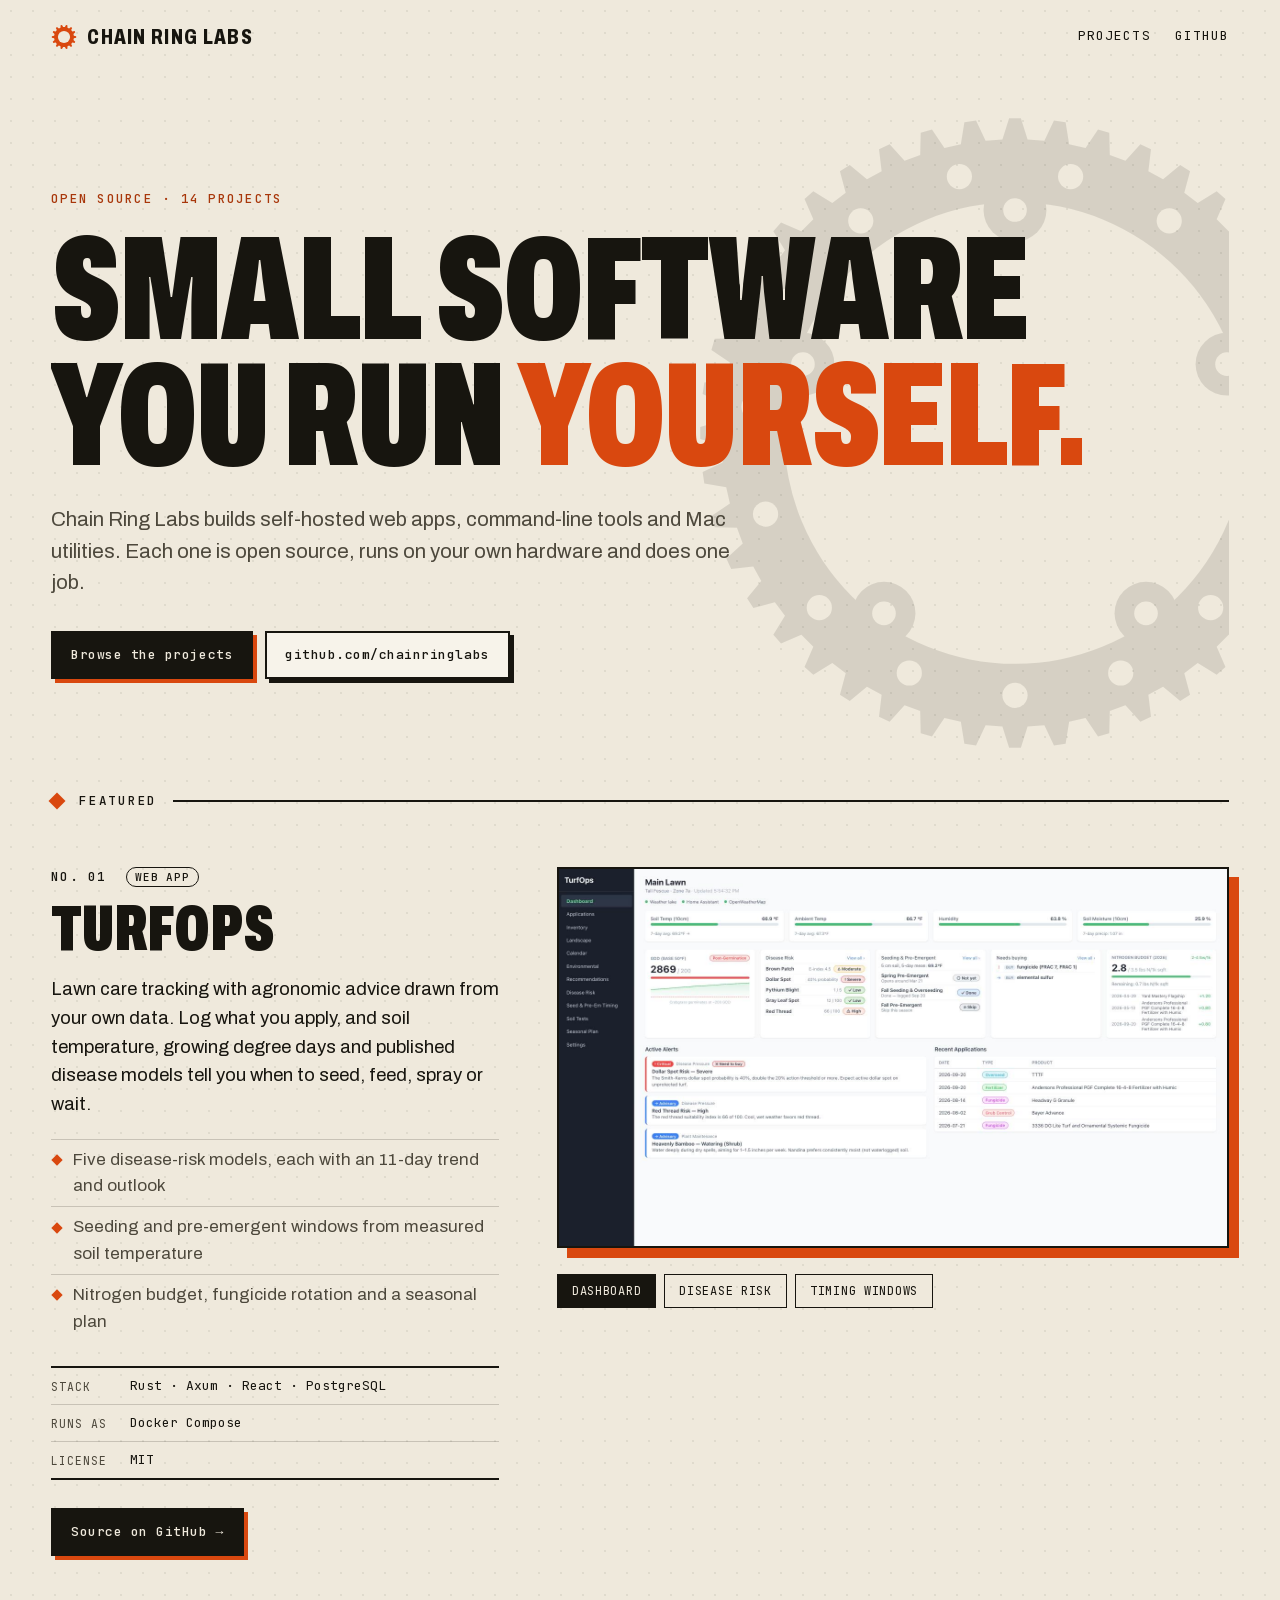
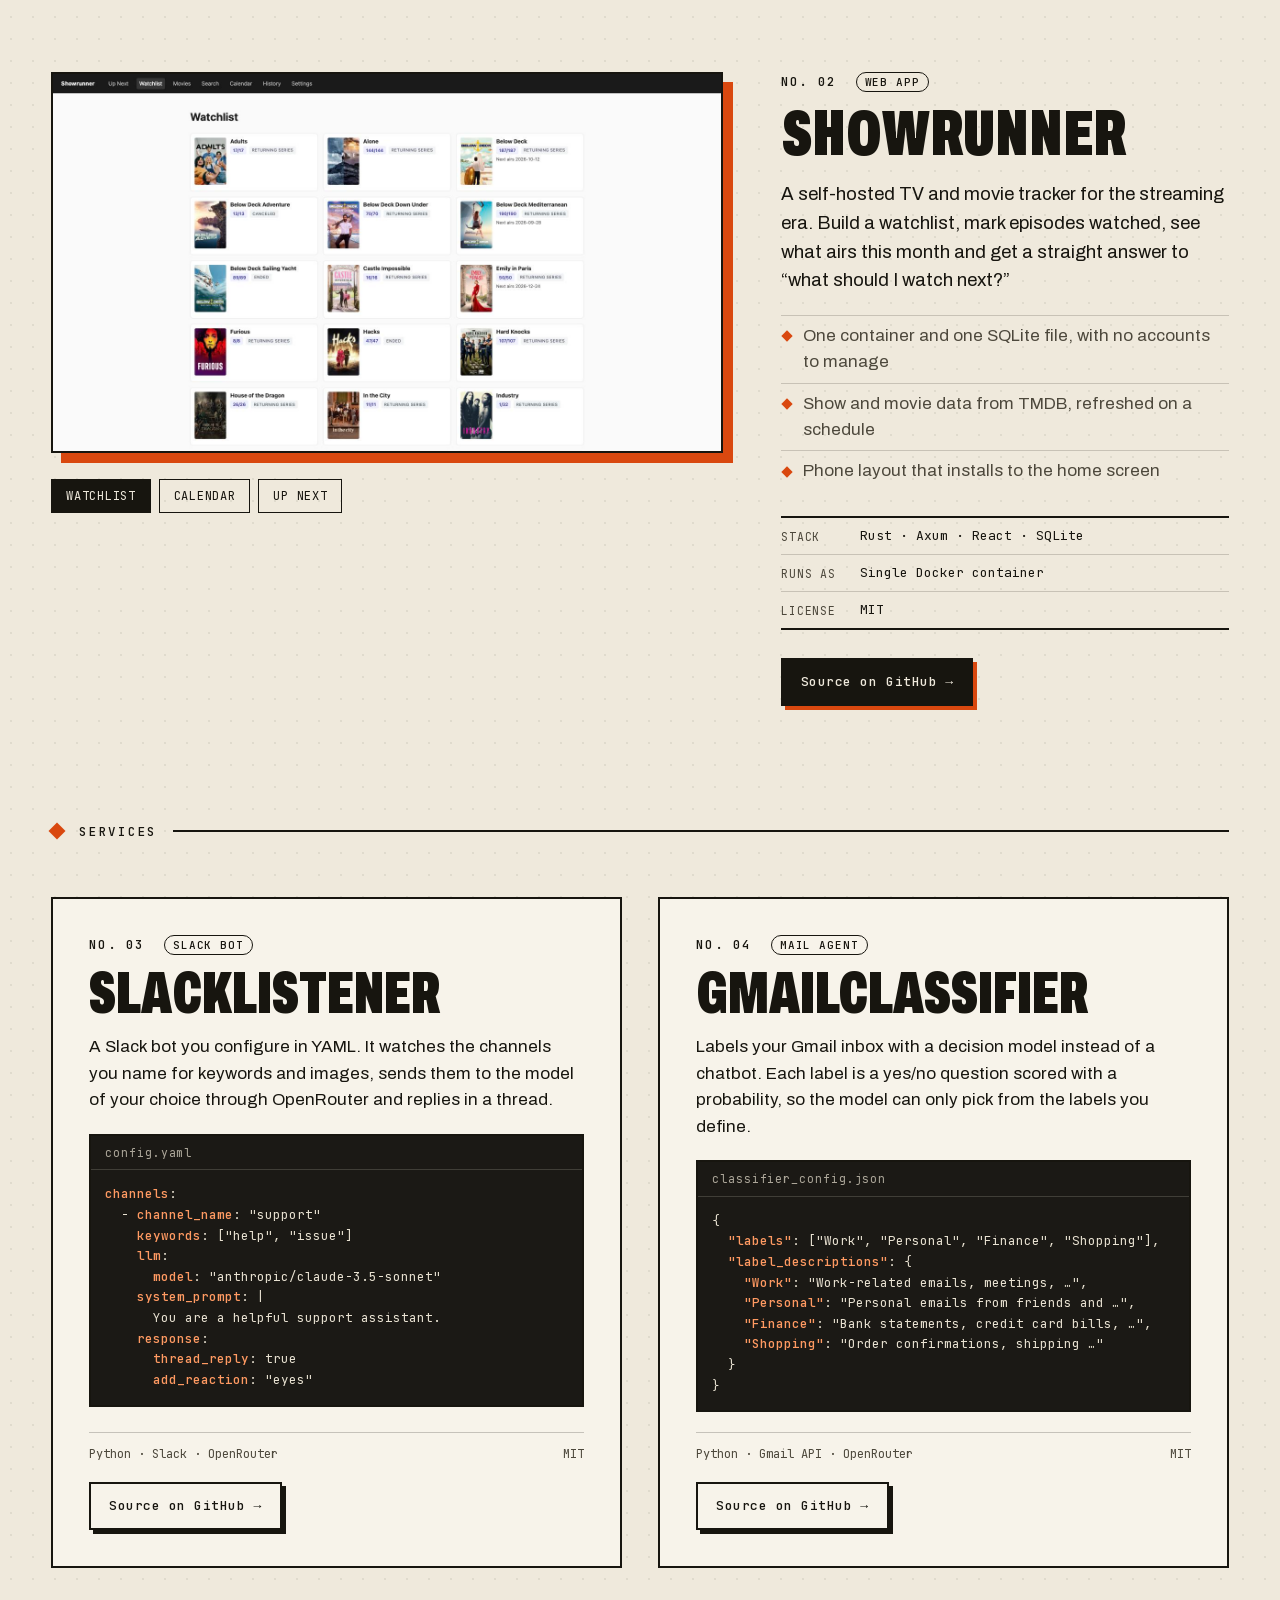
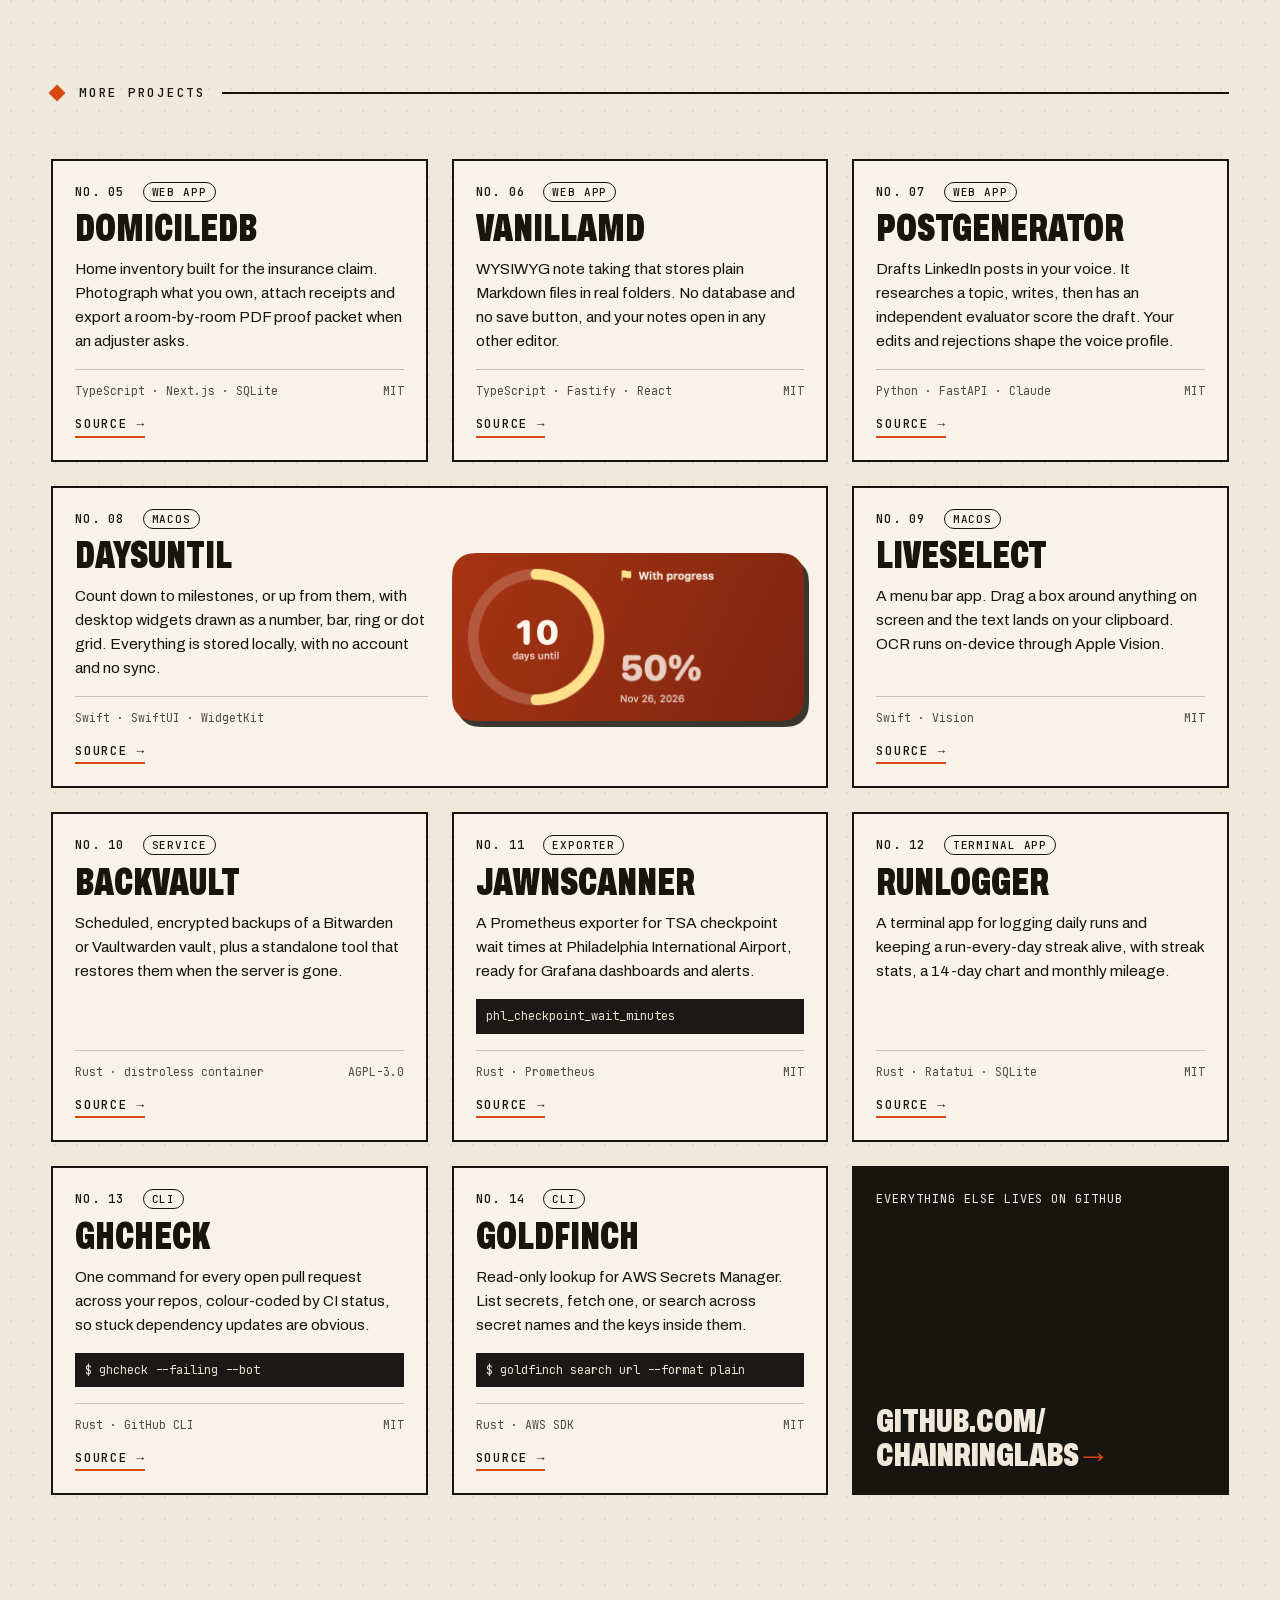
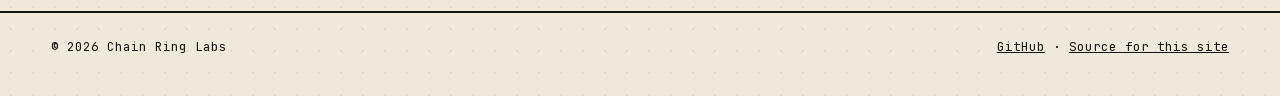
==== site/index.html @ ef4232e4 "feat: project showcase site and Pages deploy Single static page: TurfOps and Showrunner featured wit" ====
<!doctype html>
<html lang="en">
<head>
  <meta charset="utf-8">
  <meta name="viewport" content="width=device-width, initial-scale=1">
  <title>Chain Ring Labs</title>
  <meta name="description" content="Open-source self-hosted web apps, command-line tools and Mac utilities from Chain Ring Labs.">
  <meta property="og:title" content="Chain Ring Labs">
  <meta property="og:description" content="Open-source self-hosted web apps, command-line tools and Mac utilities.">
  <meta property="og:type" content="website">
  <meta property="og:url" content="https://chainringlabs.com/">
  <meta property="og:image" content="https://chainringlabs.com/assets/screenshots/turfops-dashboard.png">
  <link rel="canonical" href="https://chainringlabs.com/">
  <link rel="icon" href="favicon.svg" type="image/svg+xml">
  <link rel="preload" href="assets/fonts/archivo-var.woff2" as="font" type="font/woff2" crossorigin>
  <link rel="stylesheet" href="styles.css">
</head>
<body>
  <a class="skip" href="#projects">Skip to projects</a>

  <header class="top">
    <a class="wordmark" href="/" aria-label="Chain Ring Labs home">
      <img src="favicon.svg" alt="" width="26" height="26">
      <span>Chain Ring Labs</span>
    </a>
    <nav aria-label="Main">
      <a href="#projects">Projects</a>
      <a href="https://github.com/chainringlabs">GitHub</a>
    </nav>
  </header>

  <main>
    <section class="hero">
      <img class="hero-ring" src="assets/chainring.svg" alt="" width="488" height="488">
      <p class="eyebrow">Open source · 14 projects</p>
      <h1>Small software<br>you run <em>yourself.</em></h1>
      <p class="lede">Chain Ring Labs builds self-hosted web apps, command-line tools and Mac utilities. Each one is open source, runs on your own hardware and does one job.</p>
      <p class="hero-links">
        <a class="btn btn-solid" href="#projects">Browse the projects</a>
        <a class="btn" href="https://github.com/chainringlabs">github.com/chainringlabs</a>
      </p>
    </section>

    <div id="projects" class="rule"><span>Featured</span></div>

    <article class="feature" id="turfops">
      <div class="feature-text">
        <p class="num">No. 01 <span>Web app</span></p>
        <h2>TurfOps</h2>
        <p class="blurb">Lawn care tracking with agronomic advice drawn from your own data. Log what you apply, and soil temperature, growing degree days and published disease models tell you when to seed, feed, spray or wait.</p>
        <ul class="points">
          <li>Five disease-risk models, each with an 11-day trend and outlook</li>
          <li>Seeding and pre-emergent windows from measured soil temperature</li>
          <li>Nitrogen budget, fungicide rotation and a seasonal plan</li>
        </ul>
        <dl class="spec">
          <div><dt>Stack</dt><dd>Rust · Axum · React · PostgreSQL</dd></div>
          <div><dt>Runs as</dt><dd>Docker Compose</dd></div>
          <div><dt>License</dt><dd>MIT</dd></div>
        </dl>
        <a class="btn btn-solid" href="https://github.com/chainringlabs/turfops">Source on GitHub <span aria-hidden="true">→</span></a>
      </div>
      <div class="gallery" data-gallery>
        <a class="shot" href="assets/screenshots/turfops-dashboard.png">
          <img src="assets/screenshots/turfops-dashboard.png" width="1456" height="822" alt="TurfOps dashboard with soil conditions, disease risk, timing windows and nitrogen budget">
        </a>
        <div class="thumbs">
          <button type="button" aria-pressed="true" data-src="assets/screenshots/turfops-dashboard.png" data-alt="TurfOps dashboard with soil conditions, disease risk, timing windows and nitrogen budget">Dashboard</button>
          <button type="button" aria-pressed="false" data-src="assets/screenshots/turfops-disease-risk.png" data-alt="TurfOps dollar spot disease risk detail page">Disease risk</button>
          <button type="button" aria-pressed="false" data-src="assets/screenshots/turfops-timing-windows.png" data-alt="TurfOps seeding and pre-emergent timing windows page">Timing windows</button>
        </div>
      </div>
    </article>

    <article class="feature flip" id="showrunner">
      <div class="feature-text">
        <p class="num">No. 02 <span>Web app</span></p>
        <h2>Showrunner</h2>
        <p class="blurb">A self-hosted TV and movie tracker for the streaming era. Build a watchlist, mark episodes watched, see what airs this month and get a straight answer to “what should I watch next?”</p>
        <ul class="points">
          <li>One container and one SQLite file, with no accounts to manage</li>
          <li>Show and movie data from TMDB, refreshed on a schedule</li>
          <li>Phone layout that installs to the home screen</li>
        </ul>
        <dl class="spec">
          <div><dt>Stack</dt><dd>Rust · Axum · React · SQLite</dd></div>
          <div><dt>Runs as</dt><dd>Single Docker container</dd></div>
          <div><dt>License</dt><dd>MIT</dd></div>
        </dl>
        <a class="btn btn-solid" href="https://github.com/chainringlabs/showrunner">Source on GitHub <span aria-hidden="true">→</span></a>
      </div>
      <div class="gallery" data-gallery>
        <a class="shot" href="assets/screenshots/showrunner-watchlist.png">
          <img src="assets/screenshots/showrunner-watchlist.png" width="1456" height="822" alt="Showrunner watchlist with progress and status for each tracked show" loading="lazy">
        </a>
        <div class="thumbs">
          <button type="button" aria-pressed="true" data-src="assets/screenshots/showrunner-watchlist.png" data-alt="Showrunner watchlist with progress and status for each tracked show">Watchlist</button>
          <button type="button" aria-pressed="false" data-src="assets/screenshots/showrunner-calendar.png" data-alt="Showrunner calendar month view">Calendar</button>
          <button type="button" aria-pressed="false" data-src="assets/screenshots/showrunner-up-next.png" data-alt="Showrunner Up Next list">Up next</button>
        </div>
      </div>
    </article>

    <div class="rule"><span>Services</span></div>

    <section class="pair">
      <article class="service" id="slacklistener">
        <p class="num">No. 03 <span>Slack bot</span></p>
        <h2>slacklistener</h2>
        <p class="blurb">A Slack bot you configure in YAML. It watches the channels you name for keywords and images, sends them to the model of your choice through OpenRouter and replies in a thread.</p>
        <figure class="code">
          <figcaption>config.yaml</figcaption>
<pre><code><b>channels</b>:
  - <b>channel_name</b>: "support"
    <b>keywords</b>: ["help", "issue"]
    <b>llm</b>:
      <b>model</b>: "anthropic/claude-3.5-sonnet"
    <b>system_prompt</b>: |
      You are a helpful support assistant.
    <b>response</b>:
      <b>thread_reply</b>: true
      <b>add_reaction</b>: "eyes"</code></pre>
        </figure>
        <p class="meta"><span>Python · Slack · OpenRouter</span><span>MIT</span></p>
        <a class="btn" href="https://github.com/chainringlabs/slacklistener">Source on GitHub <span aria-hidden="true">→</span></a>
      </article>

      <article class="service" id="gmailclassifier">
        <p class="num">No. 04 <span>Mail agent</span></p>
        <h2>gmailclassifier</h2>
        <p class="blurb">Labels your Gmail inbox with a decision model instead of a chatbot. Each label is a yes/no question scored with a probability, so the model can only pick from the labels you define.</p>
        <figure class="code">
          <figcaption>classifier_config.json</figcaption>
<pre><code>{
  <b>"labels"</b>: ["Work", "Personal", "Finance", "Shopping"],
  <b>"label_descriptions"</b>: {
    <b>"Work"</b>: "Work-related emails, meetings, …",
    <b>"Personal"</b>: "Personal emails from friends and …",
    <b>"Finance"</b>: "Bank statements, credit card bills, …",
    <b>"Shopping"</b>: "Order confirmations, shipping …"
  }
}</code></pre>
        </figure>
        <p class="meta"><span>Python · Gmail API · OpenRouter</span><span>MIT</span></p>
        <a class="btn" href="https://github.com/chainringlabs/gmailclassifier">Source on GitHub <span aria-hidden="true">→</span></a>
      </article>
    </section>

    <div class="rule"><span>More projects</span></div>

    <section class="grid">
      <article class="card">
        <p class="num">No. 05 <span>Web app</span></p>
        <h3>domiciledb</h3>
        <p>Home inventory built for the insurance claim. Photograph what you own, attach receipts and export a room-by-room PDF proof packet when an adjuster asks.</p>
        <p class="meta"><span>TypeScript · Next.js · SQLite</span><span>MIT</span></p>
        <a class="more" href="https://github.com/chainringlabs/domiciledb">Source <span aria-hidden="true">→</span></a>
      </article>

      <article class="card">
        <p class="num">No. 06 <span>Web app</span></p>
        <h3>vanillamd</h3>
        <p>WYSIWYG note taking that stores plain Markdown files in real folders. No database and no save button, and your notes open in any other editor.</p>
        <p class="meta"><span>TypeScript · Fastify · React</span><span>MIT</span></p>
        <a class="more" href="https://github.com/chainringlabs/vanillamd">Source <span aria-hidden="true">→</span></a>
      </article>

      <article class="card">
        <p class="num">No. 07 <span>Web app</span></p>
        <h3>postgenerator</h3>
        <p>Drafts LinkedIn posts in your voice. It researches a topic, writes, then has an independent evaluator score the draft. Your edits and rejections shape the voice profile.</p>
        <p class="meta"><span>Python · FastAPI · Claude</span><span>MIT</span></p>
        <a class="more" href="https://github.com/chainringlabs/postgenerator">Source <span aria-hidden="true">→</span></a>
      </article>

      <article class="card wide">
        <div>
          <p class="num">No. 08 <span>macOS</span></p>
          <h3>daysuntil</h3>
          <p>Count down to milestones, or up from them, with desktop widgets drawn as a number, bar, ring or dot grid. Everything is stored locally, with no account and no sync.</p>
          <p class="meta"><span>Swift · SwiftUI · WidgetKit</span></p>
          <a class="more" href="https://github.com/chainringlabs/daysuntil">Source <span aria-hidden="true">→</span></a>
        </div>
        <img src="assets/screenshots/daysuntil-ring.png" width="712" height="340" alt="DaysUntil medium widget showing a ring at 50 percent with 10 days until the milestone" loading="lazy">
      </article>

      <article class="card">
        <p class="num">No. 09 <span>macOS</span></p>
        <h3>liveselect</h3>
        <p>A menu bar app. Drag a box around anything on screen and the text lands on your clipboard. OCR runs on-device through Apple Vision.</p>
        <p class="meta"><span>Swift · Vision</span><span>MIT</span></p>
        <a class="more" href="https://github.com/chainringlabs/liveselect">Source <span aria-hidden="true">→</span></a>
      </article>

      <article class="card">
        <p class="num">No. 10 <span>Service</span></p>
        <h3>backvault</h3>
        <p>Scheduled, encrypted backups of a Bitwarden or Vaultwarden vault, plus a standalone tool that restores them when the server is gone.</p>
        <p class="meta"><span>Rust · distroless container</span><span>AGPL-3.0</span></p>
        <a class="more" href="https://github.com/chainringlabs/backvault">Source <span aria-hidden="true">→</span></a>
      </article>

      <article class="card">
        <p class="num">No. 11 <span>Exporter</span></p>
        <h3>jawnscanner</h3>
        <p>A Prometheus exporter for TSA checkpoint wait times at Philadelphia International Airport, ready for Grafana dashboards and alerts.</p>
        <p class="cmd"><code>phl_checkpoint_wait_minutes</code></p>
        <p class="meta"><span>Rust · Prometheus</span><span>MIT</span></p>
        <a class="more" href="https://github.com/chainringlabs/jawnscanner">Source <span aria-hidden="true">→</span></a>
      </article>

      <article class="card">
        <p class="num">No. 12 <span>Terminal app</span></p>
        <h3>runlogger</h3>
        <p>A terminal app for logging daily runs and keeping a run-every-day streak alive, with streak stats, a 14-day chart and monthly mileage.</p>
        <p class="meta"><span>Rust · Ratatui · SQLite</span><span>MIT</span></p>
        <a class="more" href="https://github.com/chainringlabs/runlogger">Source <span aria-hidden="true">→</span></a>
      </article>

      <article class="card">
        <p class="num">No. 13 <span>CLI</span></p>
        <h3>ghcheck</h3>
        <p>One command for every open pull request across your repos, colour-coded by CI status, so stuck dependency updates are obvious.</p>
        <p class="cmd"><code>$ ghcheck --failing --bot</code></p>
        <p class="meta"><span>Rust · GitHub CLI</span><span>MIT</span></p>
        <a class="more" href="https://github.com/chainringlabs/ghcheck">Source <span aria-hidden="true">→</span></a>
      </article>

      <article class="card">
        <p class="num">No. 14 <span>CLI</span></p>
        <h3>goldfinch</h3>
        <p>Read-only lookup for AWS Secrets Manager. List secrets, fetch one, or search across secret names and the keys inside them.</p>
        <p class="cmd"><code>$ goldfinch search url --format plain</code></p>
        <p class="meta"><span>Rust · AWS SDK</span><span>MIT</span></p>
        <a class="more" href="https://github.com/chainringlabs/goldfinch">Source <span aria-hidden="true">→</span></a>
      </article>

      <a class="card all" href="https://github.com/chainringlabs">
        <span>Everything else lives on GitHub</span>
        <strong>github.com/<wbr>chainringlabs <span aria-hidden="true">→</span></strong>
      </a>
    </section>
  </main>

  <footer class="foot">
    <p>© 2026 Chain Ring Labs</p>
    <p><a href="https://github.com/chainringlabs">GitHub</a> · <a href="https://github.com/chainringlabs/chainringlabs.github.io">Source for this site</a></p>
  </footer>

  <script src="script.js" defer></script>
</body>
</html>
---- site/styles.css ----
@font-face {
  font-family: "Archivo";
  src: url("assets/fonts/archivo-var.woff2") format("woff2");
  font-weight: 100 900;
  font-stretch: 62% 125%;
  font-display: swap;
}

@font-face {
  font-family: "JetBrains Mono";
  src: url("assets/fonts/jetbrains-mono-var.woff2") format("woff2");
  font-weight: 400 700;
  font-display: swap;
}

:root {
  color-scheme: light;
  --paper: #efe9dc;
  --paper-2: #e6dfcf;
  --card: #f7f3ea;
  --ink: #17150f;
  --ink-2: #4d483c;
  --line: #17150f;
  --accent: #d9480f;
  --accent-ink: #a8370b;
  --code-bg: #1b1915;
  --code-fg: #e9e2d2;
  --code-key: #ff9a62;
  --sans: "Archivo", "Helvetica Neue", Helvetica, Arial, sans-serif;
  --mono: "JetBrains Mono", ui-monospace, "SF Mono", Menlo, Consolas, monospace;
  --gutter: clamp(18px, 4vw, 56px);
  --max: 1280px;
}

* {
  box-sizing: border-box;
}

html {
  scroll-behavior: smooth;
}

body {
  margin: 0;
  background: var(--paper);
  background-image: radial-gradient(rgb(23 21 15 / 7%) 1px, transparent 1px);
  background-size: 22px 22px;
  color: var(--ink);
  font-family: var(--sans);
  font-size: 17px;
  line-height: 1.55;
  -webkit-font-smoothing: antialiased;
}

img {
  display: block;
  max-width: 100%;
  height: auto;
}

a {
  color: inherit;
}

:focus-visible {
  outline: 3px solid var(--accent);
  outline-offset: 3px;
}

.skip {
  position: absolute;
  left: -999px;
  top: 8px;
  padding: 8px 12px;
  background: var(--ink);
  color: var(--paper);
}

.skip:focus {
  left: 8px;
  z-index: 10;
}

.top,
main,
.foot {
  max-width: var(--max);
  margin-inline: auto;
  padding-inline: var(--gutter);
}

/* ---------- header ---------- */

.top {
  display: flex;
  flex-wrap: wrap;
  align-items: center;
  justify-content: space-between;
  gap: 12px 24px;
  padding-block: 20px;
}

.wordmark {
  display: inline-flex;
  align-items: center;
  gap: 10px;
  font-stretch: 68%;
  font-weight: 800;
  font-size: 22px;
  letter-spacing: 0.06em;
  text-transform: uppercase;
  text-decoration: none;
}

.top nav {
  display: flex;
  gap: 24px;
  font-family: var(--mono);
  font-size: 13px;
  text-transform: uppercase;
  letter-spacing: 0.08em;
}

.top nav a {
  text-decoration: none;
  border-bottom: 2px solid transparent;
  padding-block: 4px;
}

.top nav a:hover {
  border-bottom-color: var(--accent);
}

/* ---------- hero ---------- */

.hero {
  position: relative;
  padding-block: clamp(48px, 9vw, 120px) clamp(56px, 9vw, 112px);
  overflow: hidden;
}

.hero > :not(.hero-ring) {
  position: relative;
}

.hero-ring {
  position: absolute;
  top: 50%;
  right: -9%;
  width: min(62vw, 640px);
  translate: 0 -50%;
  opacity: 0.11;
  animation: spin 90s linear infinite;
  pointer-events: none;
}

@keyframes spin {
  to {
    rotate: 360deg;
  }
}

.eyebrow,
.num {
  margin: 0;
  font-family: var(--mono);
  font-size: 12.5px;
  font-weight: 500;
  letter-spacing: 0.1em;
  text-transform: uppercase;
}

.eyebrow {
  color: var(--accent-ink);
}

.hero h1 {
  margin: 18px 0 24px;
  font-stretch: 62%;
  font-weight: 900;
  font-size: clamp(54px, 11.5vw, 168px);
  line-height: 0.86;
  letter-spacing: -0.01em;
  text-transform: uppercase;
}

.hero h1 em {
  font-style: normal;
  color: var(--accent);
}

.lede {
  max-width: 34em;
  margin: 0 0 32px;
  font-size: clamp(18px, 1.6vw, 21px);
  color: var(--ink-2);
}

.hero-links {
  display: flex;
  flex-wrap: wrap;
  gap: 12px;
  margin: 0;
}

.hero .eyebrow,
.hero h1,
.hero .lede,
.hero-links {
  animation: rise 0.7s cubic-bezier(0.2, 0.7, 0.2, 1) both;
}

.hero h1 {
  animation-delay: 0.08s;
}

.hero .lede {
  animation-delay: 0.18s;
}

.hero-links {
  animation-delay: 0.28s;
}

@keyframes rise {
  from {
    opacity: 0;
    transform: translateY(18px);
  }
}

/* ---------- buttons ---------- */

.btn {
  display: inline-flex;
  align-items: center;
  gap: 8px;
  padding: 12px 18px;
  border: 2px solid var(--line);
  background: var(--card);
  font-family: var(--mono);
  font-size: 13px;
  font-weight: 500;
  letter-spacing: 0.04em;
  text-decoration: none;
  box-shadow: 4px 4px 0 var(--line);
  transition:
    translate 0.12s,
    box-shadow 0.12s;
}

.btn-solid {
  background: var(--ink);
  color: var(--paper);
  box-shadow: 4px 4px 0 var(--accent);
}

@media (hover: hover) {
  .btn:hover {
    translate: 2px 2px;
    box-shadow: 2px 2px 0 var(--line);
  }

  .btn-solid:hover {
    box-shadow: 2px 2px 0 var(--accent);
  }
}

/* ---------- section rules ---------- */

.rule {
  display: flex;
  align-items: center;
  gap: 16px;
  margin-block: 0 clamp(32px, 5vw, 56px);
  scroll-margin-top: 24px;
  font-family: var(--mono);
  font-size: 12.5px;
  font-weight: 500;
  letter-spacing: 0.14em;
  text-transform: uppercase;
}

.rule::before {
  content: "";
  width: 12px;
  height: 12px;
  background: var(--accent);
  rotate: 45deg;
}

.rule::after {
  content: "";
  flex: 1;
  border-top: 2px solid var(--line);
}

/* ---------- featured ---------- */

.feature {
  display: grid;
  grid-template-columns: minmax(0, 6fr) minmax(0, 9fr);
  gap: clamp(28px, 4.5vw, 64px);
  align-items: start;
  margin-bottom: clamp(64px, 9vw, 128px);
  scroll-margin-top: 24px;
}

.feature.flip .feature-text {
  order: 2;
}

.feature.flip {
  grid-template-columns: minmax(0, 9fr) minmax(0, 6fr);
}

.num span {
  margin-left: 10px;
  padding: 2px 8px;
  border: 1.5px solid var(--line);
  border-radius: 99px;
  font-size: 11px;
  letter-spacing: 0.08em;
}

.feature h2 {
  margin: 14px 0 18px;
  font-stretch: 62%;
  font-weight: 900;
  font-size: clamp(44px, 5.1vw, 72px);
  line-height: 0.88;
  text-transform: uppercase;
  overflow-wrap: anywhere;
}

.blurb {
  margin: 0 0 20px;
  font-size: 18.5px;
}

.points {
  margin: 0 0 24px;
  padding: 0;
  list-style: none;
  color: var(--ink-2);
}

.points li {
  position: relative;
  padding: 7px 0 7px 22px;
  border-top: 1px solid rgb(23 21 15 / 18%);
}

.points li::before {
  content: "";
  position: absolute;
  left: 2px;
  top: 0.95em;
  width: 8px;
  height: 8px;
  background: var(--accent);
  rotate: 45deg;
}

.spec {
  margin: 0 0 28px;
  border-block: 2px solid var(--line);
  font-family: var(--mono);
  font-size: 13px;
}

.spec div {
  display: flex;
  gap: 16px;
  padding: 8px 0;
}

.spec div + div {
  border-top: 1px solid rgb(23 21 15 / 18%);
}

.spec dt {
  flex: 0 0 5.5em;
  color: var(--ink-2);
  text-transform: uppercase;
  letter-spacing: 0.08em;
  font-size: 11.5px;
  padding-top: 2px;
}

.spec dd {
  margin: 0;
}

.shot {
  display: block;
  border: 2px solid var(--line);
  background: var(--card);
  box-shadow: 10px 10px 0 var(--accent);
}

.shot img {
  width: 100%;
  aspect-ratio: 1456 / 822;
  object-fit: cover;
  object-position: top;
}

.thumbs {
  display: flex;
  flex-wrap: wrap;
  gap: 8px;
  margin-top: 26px;
}

.thumbs button {
  padding: 8px 14px;
  border: 1.5px solid var(--line);
  background: transparent;
  color: var(--ink);
  font-family: var(--mono);
  font-size: 12px;
  letter-spacing: 0.06em;
  text-transform: uppercase;
  cursor: pointer;
}

.thumbs button[aria-pressed="true"] {
  background: var(--ink);
  color: var(--paper);
}

@media (hover: hover) {
  .thumbs button[aria-pressed="false"]:hover {
    background: var(--paper-2);
  }
}

/* ---------- services ---------- */

.pair {
  display: grid;
  grid-template-columns: repeat(2, minmax(0, 1fr));
  gap: clamp(20px, 3vw, 36px);
  margin-bottom: clamp(64px, 9vw, 128px);
}

.service {
  display: flex;
  flex-direction: column;
  align-items: flex-start;
  padding: clamp(22px, 3vw, 36px);
  border: 2px solid var(--line);
  background: var(--card);
  scroll-margin-top: 24px;
}

.service h2 {
  margin: 12px 0 14px;
  font-stretch: 62%;
  font-weight: 900;
  font-size: clamp(38px, 4.6vw, 62px);
  line-height: 0.92;
  text-transform: uppercase;
  overflow-wrap: anywhere;
}

.service .blurb {
  font-size: 17px;
}

.code {
  align-self: stretch;
  margin: 0 0 20px;
  background: var(--code-bg);
  color: var(--code-fg);
  border: 2px solid var(--line);
}

.code figcaption {
  padding: 8px 14px;
  border-bottom: 1px solid rgb(233 226 210 / 18%);
  font-family: var(--mono);
  font-size: 11.5px;
  letter-spacing: 0.08em;
  color: rgb(233 226 210 / 70%);
}

.code pre {
  margin: 0;
  padding: 14px;
  overflow-x: auto;
  font-family: var(--mono);
  font-size: 12.5px;
  line-height: 1.65;
}

.code code {
  font-family: inherit;
}

.code b {
  font-weight: 500;
  color: var(--code-key);
}

.meta {
  display: flex;
  flex-wrap: wrap;
  justify-content: space-between;
  gap: 4px 16px;
  align-self: stretch;
  margin: auto 0 18px;
  padding-top: 12px;
  border-top: 1px solid rgb(23 21 15 / 22%);
  font-family: var(--mono);
  font-size: 12px;
  color: var(--ink-2);
}

/* ---------- grid ---------- */

.grid {
  display: grid;
  grid-template-columns: repeat(3, minmax(0, 1fr));
  gap: clamp(16px, 2vw, 24px);
  margin-bottom: clamp(64px, 9vw, 120px);
}

.card {
  display: flex;
  flex-direction: column;
  padding: 22px;
  border: 2px solid var(--line);
  background: var(--card);
  transition:
    translate 0.15s,
    box-shadow 0.15s;
}

@media (hover: hover) {
  .card:hover {
    translate: -3px -3px;
    box-shadow: 6px 6px 0 var(--accent);
  }
}

.card h3 {
  margin: 10px 0 10px;
  font-stretch: 62%;
  font-weight: 900;
  font-size: 38px;
  line-height: 0.95;
  text-transform: uppercase;
  overflow-wrap: anywhere;
}

.card p {
  margin: 0 0 16px;
  font-size: 15.5px;
}

.card p.num {
  margin: 0;
  font-size: 12px;
}

.card p.cmd {
  margin-bottom: 16px;
}

.cmd code {
  display: block;
  padding: 8px 10px;
  background: var(--code-bg);
  color: var(--code-fg);
  font-family: var(--mono);
  font-size: 12px;
  overflow-x: auto;
  white-space: nowrap;
}

.card p.meta {
  margin: auto 0 14px;
  font-size: 11.5px;
}

.more {
  align-self: flex-start;
  font-family: var(--mono);
  font-size: 12.5px;
  font-weight: 500;
  letter-spacing: 0.06em;
  text-transform: uppercase;
  text-decoration: none;
  border-bottom: 2px solid var(--accent);
  padding-bottom: 2px;
}

.card.wide {
  grid-column: span 2;
  flex-direction: row;
  align-items: center;
  gap: 24px;
}

.card.wide > div {
  display: flex;
  flex-direction: column;
  flex: 1 1 0;
  align-self: stretch;
}

.card.wide > img {
  flex: 1 1 0;
  min-width: 0;
  width: 46%;
  filter: drop-shadow(5px 6px 0 rgb(23 21 15 / 85%));
}

.card.all {
  justify-content: space-between;
  gap: 24px;
  background: var(--ink);
  color: var(--paper);
  text-decoration: none;
}

.card.all span {
  font-family: var(--mono);
  font-size: 12px;
  letter-spacing: 0.08em;
  text-transform: uppercase;
}

.card.all strong {
  font-stretch: 62%;
  font-weight: 900;
  font-size: 34px;
  line-height: 0.98;
  text-transform: uppercase;
}

.card.all strong span {
  font-size: inherit;
  color: var(--accent);
}

/* ---------- footer ---------- */

.foot {
  display: flex;
  flex-wrap: wrap;
  justify-content: space-between;
  gap: 8px 24px;
  padding-block: 24px 40px;
  border-top: 2px solid var(--line);
  font-family: var(--mono);
  font-size: 12.5px;
}

.foot p {
  margin: 0;
}

/* ---------- narrow ---------- */

@media (max-width: 980px) {
  .feature,
  .feature.flip {
    grid-template-columns: minmax(0, 1fr);
  }

  .feature.flip .feature-text {
    order: 0;
  }

  .feature h2 {
    font-size: clamp(50px, 13vw, 104px);
  }

  .grid {
    grid-template-columns: repeat(2, minmax(0, 1fr));
  }

  .card.all {
    grid-column: span 2;
  }
}

@media (max-width: 680px) {
  .pair,
  .grid {
    grid-template-columns: minmax(0, 1fr);
  }

  .card.wide,
  .card.all {
    grid-column: auto;
  }

  .card.wide {
    flex-direction: column;
    align-items: stretch;
  }

  .card.wide > img {
    width: 100%;
  }

  .shot {
    box-shadow: 6px 6px 0 var(--accent);
  }

  .hero-ring {
    right: -30%;
    width: 110vw;
  }
}

@media (prefers-reduced-motion: reduce) {
  html {
    scroll-behavior: auto;
  }

  *,
  *::before,
  *::after {
    animation: none !important;
    transition: none !important;
  }
}
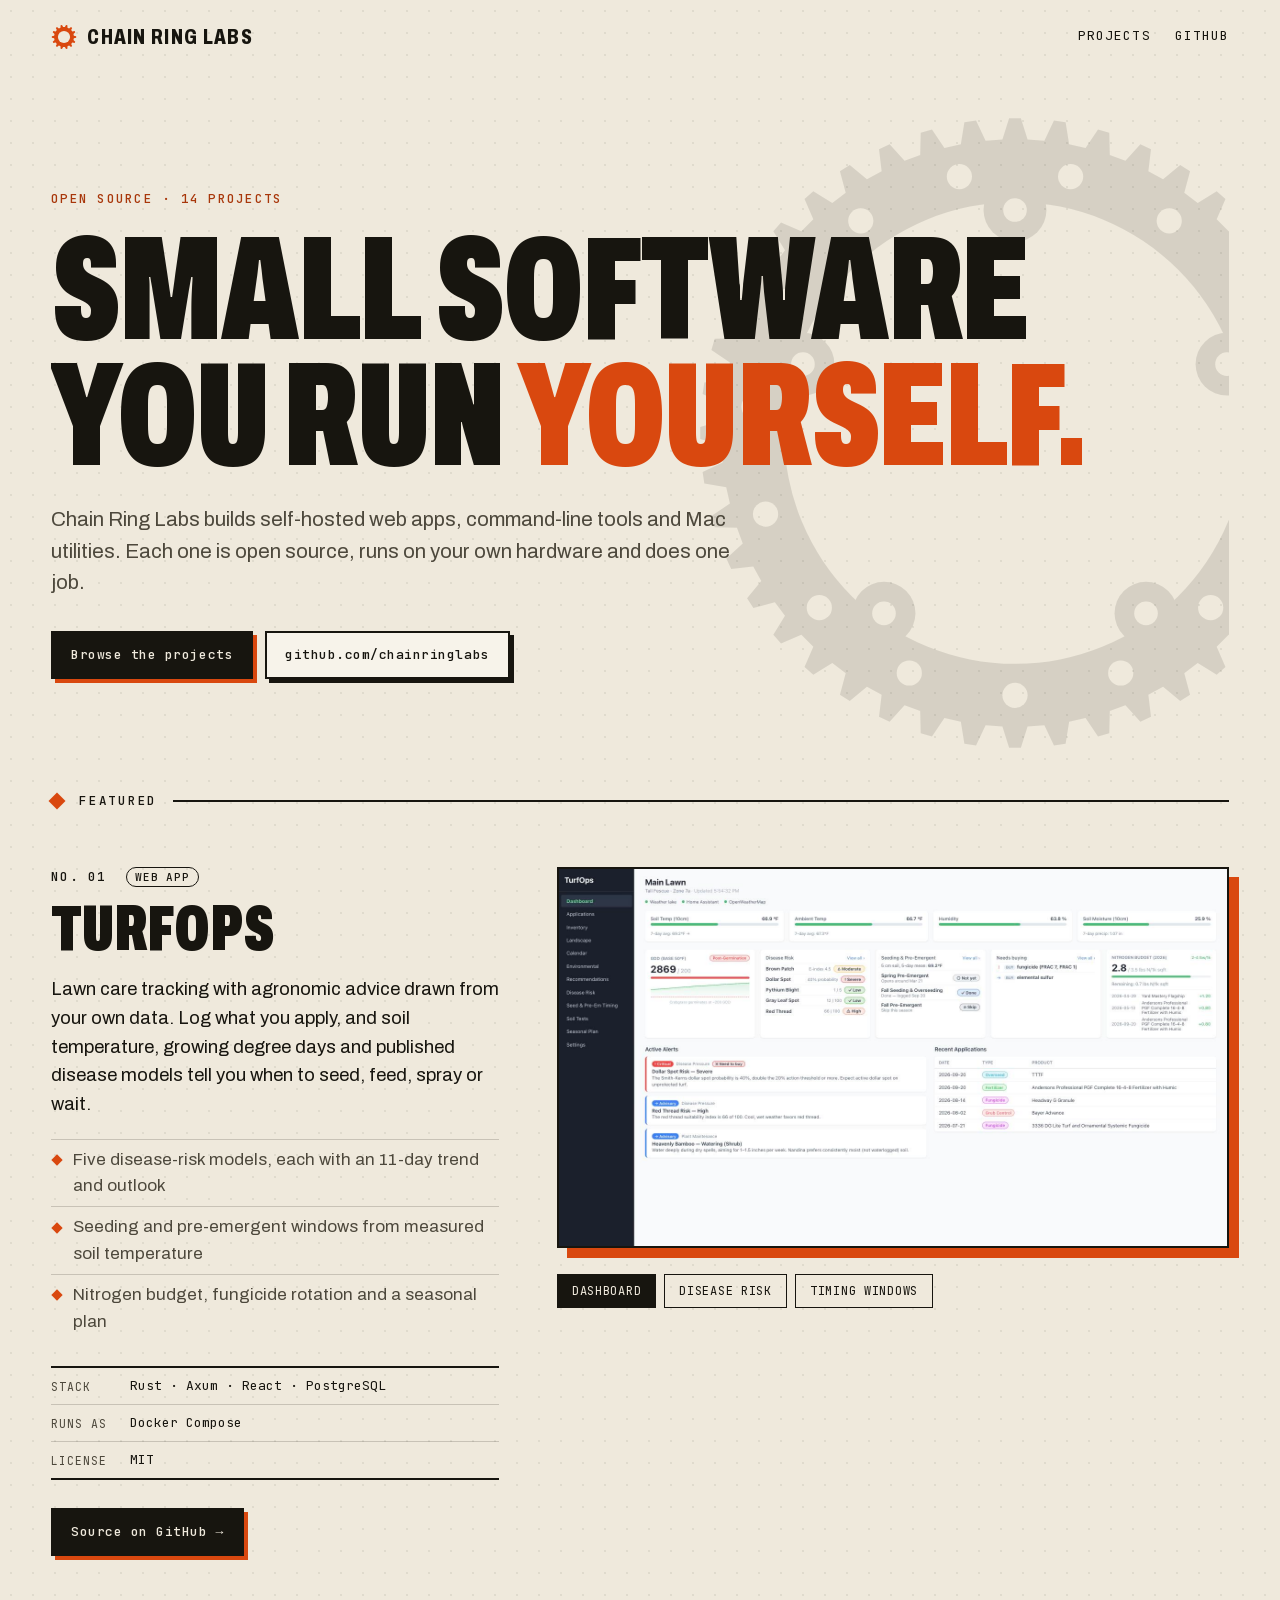
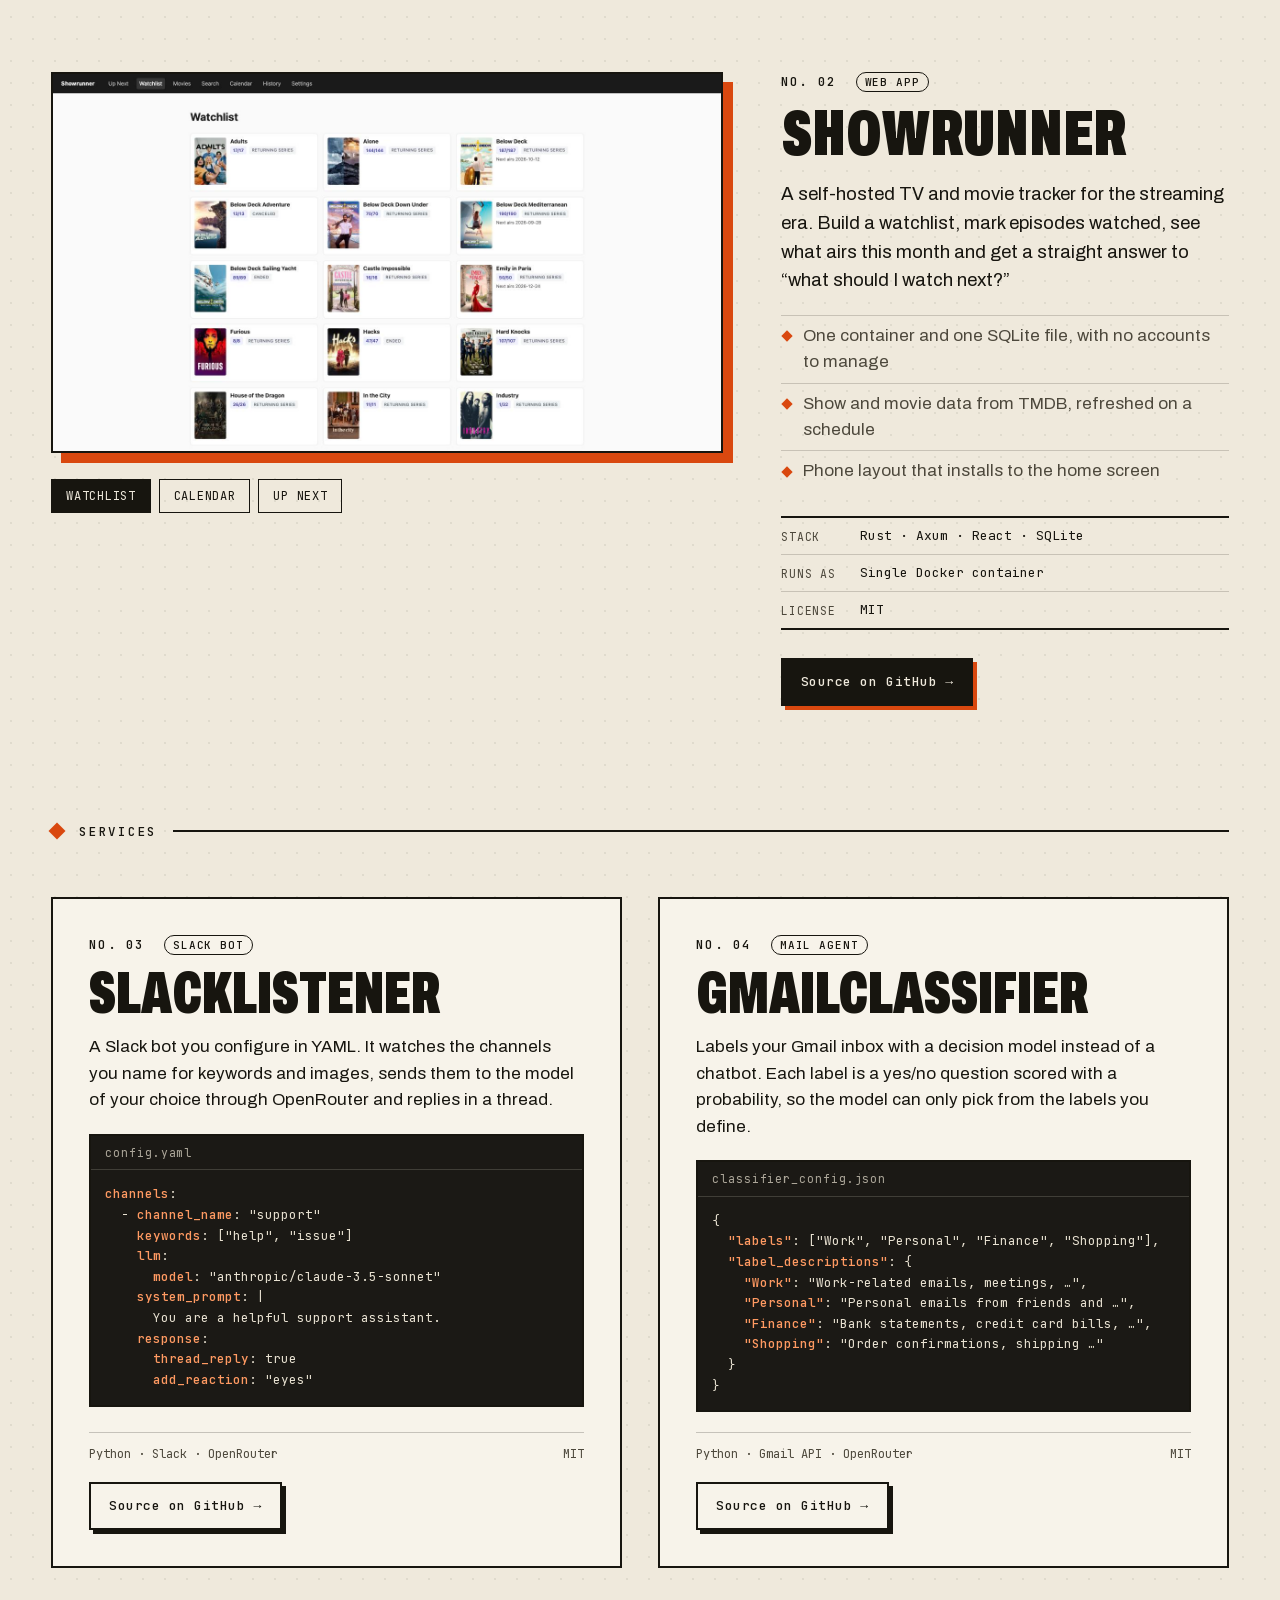
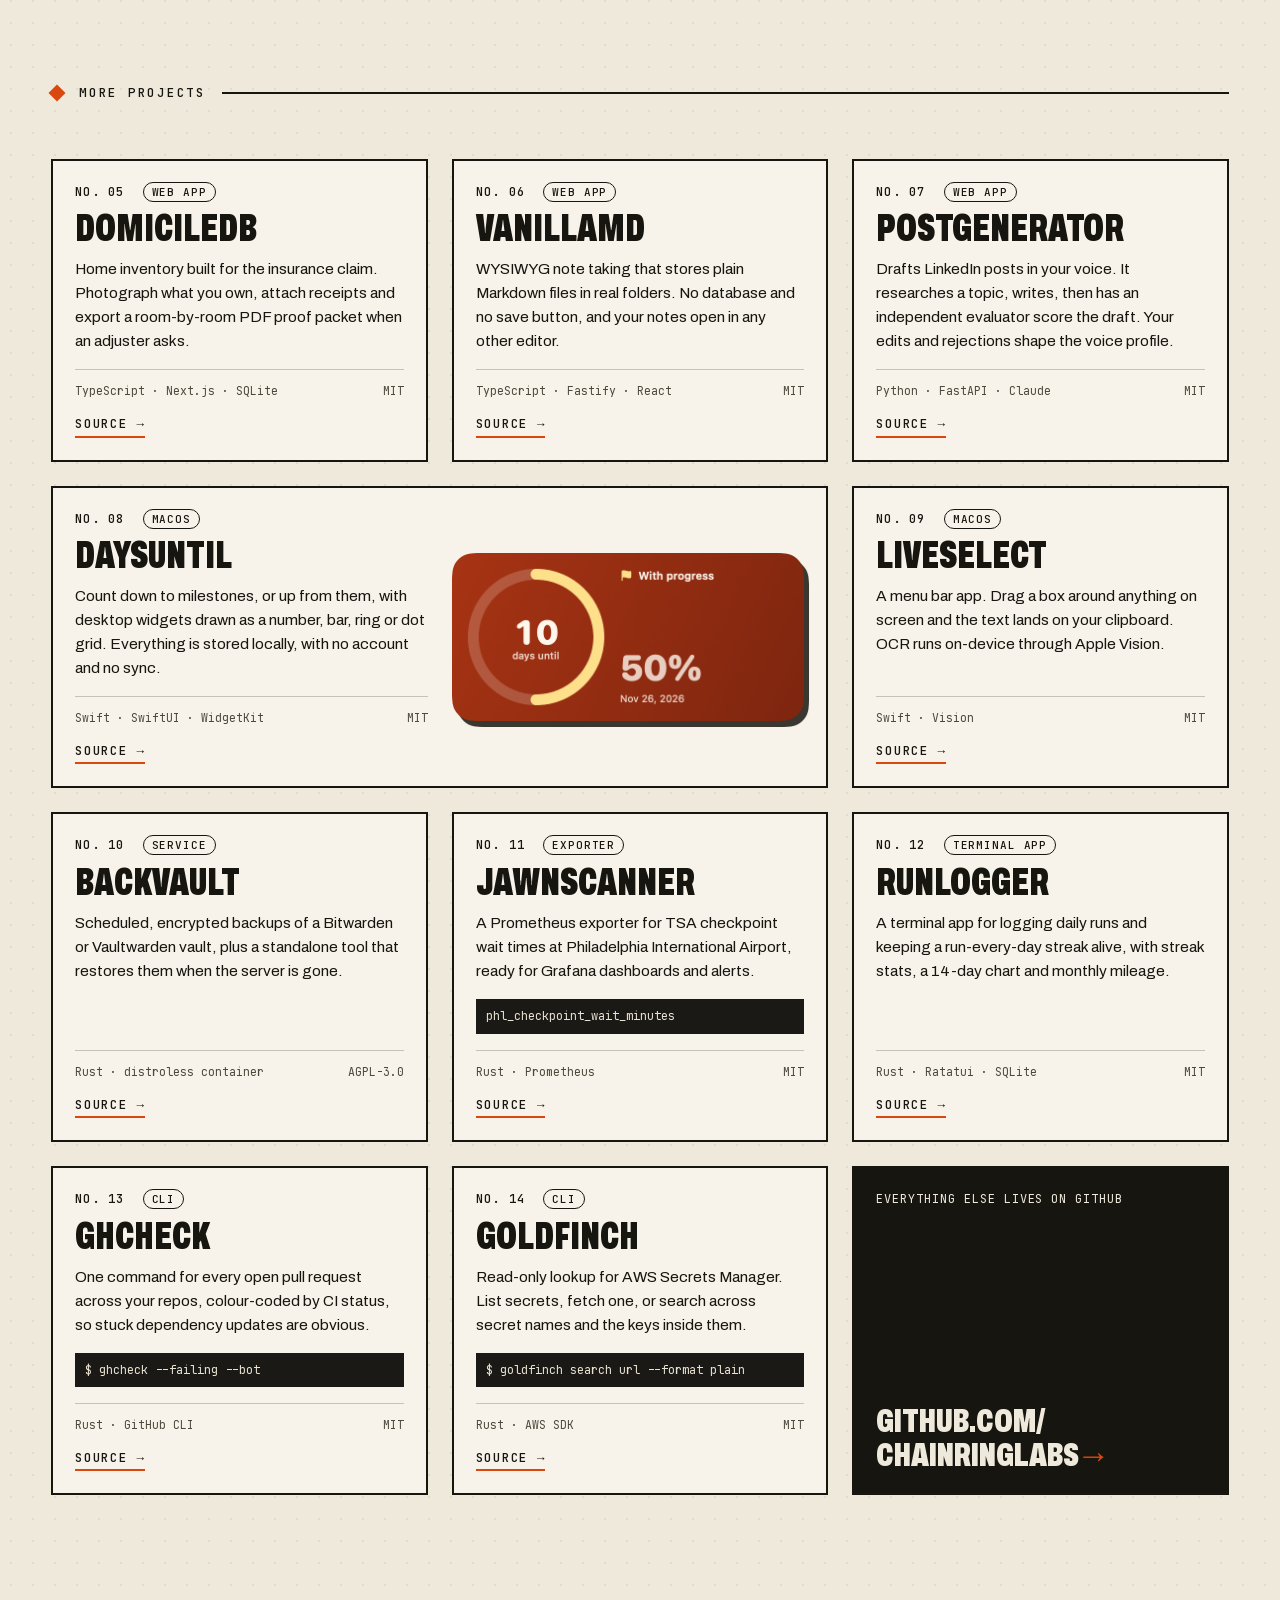
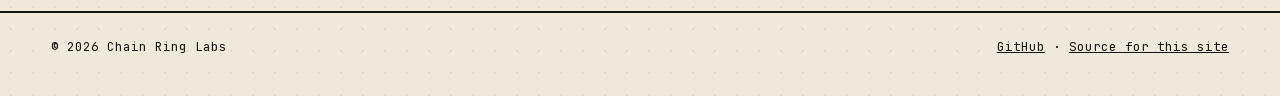
==== commit 41a53a5f: "fix(ci): upload the Pages artifact in a separate job from the deploy deploy-pages looks the artifact" ====
--- a/site/index.html
+++ b/site/index.html
@@ -178,7 +178,7 @@
           <p class="num">No. 08 <span>macOS</span></p>
           <h3>daysuntil</h3>
           <p>Count down to milestones, or up from them, with desktop widgets drawn as a number, bar, ring or dot grid. Everything is stored locally, with no account and no sync.</p>
-          <p class="meta"><span>Swift · SwiftUI · WidgetKit</span></p>
+          <p class="meta"><span>Swift · SwiftUI · WidgetKit</span><span>MIT</span></p>
           <a class="more" href="https://github.com/chainringlabs/daysuntil">Source <span aria-hidden="true">→</span></a>
         </div>
         <img src="assets/screenshots/daysuntil-ring.png" width="712" height="340" alt="DaysUntil medium widget showing a ring at 50 percent with 10 days until the milestone" loading="lazy">
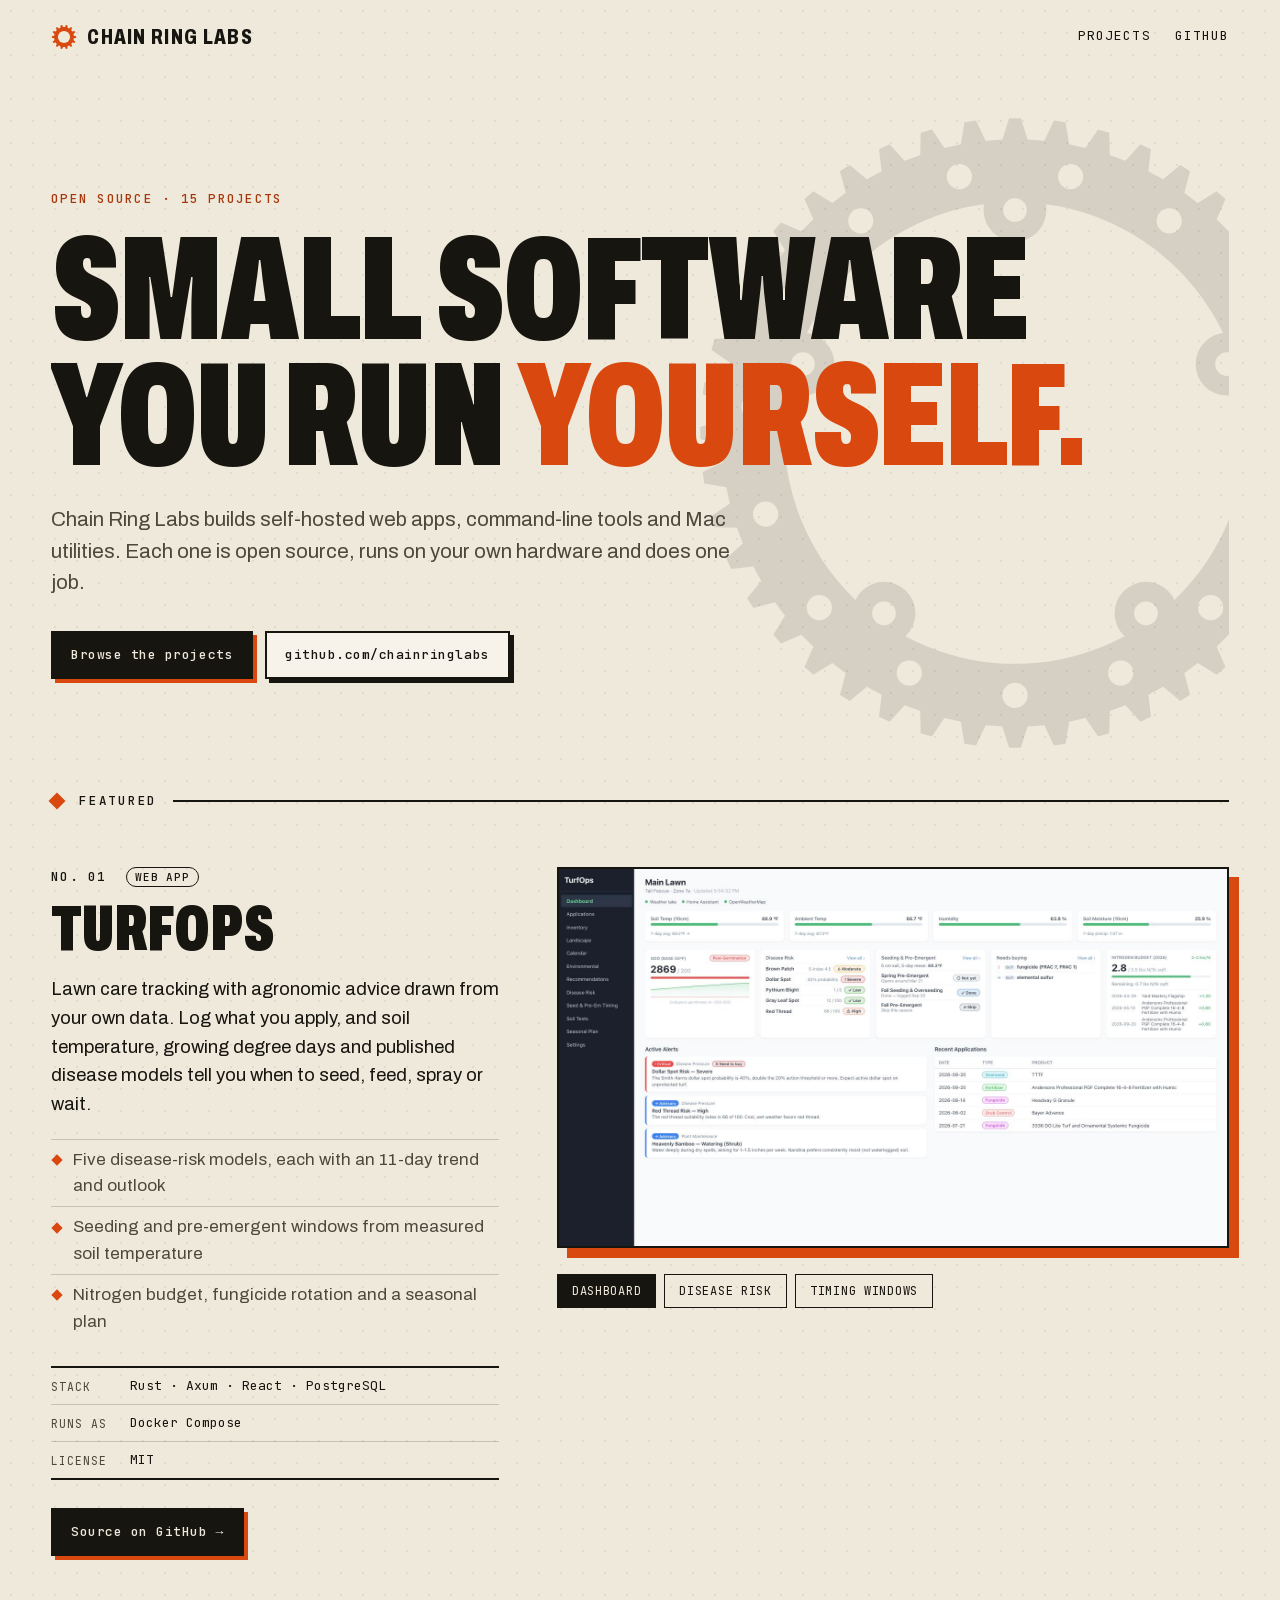
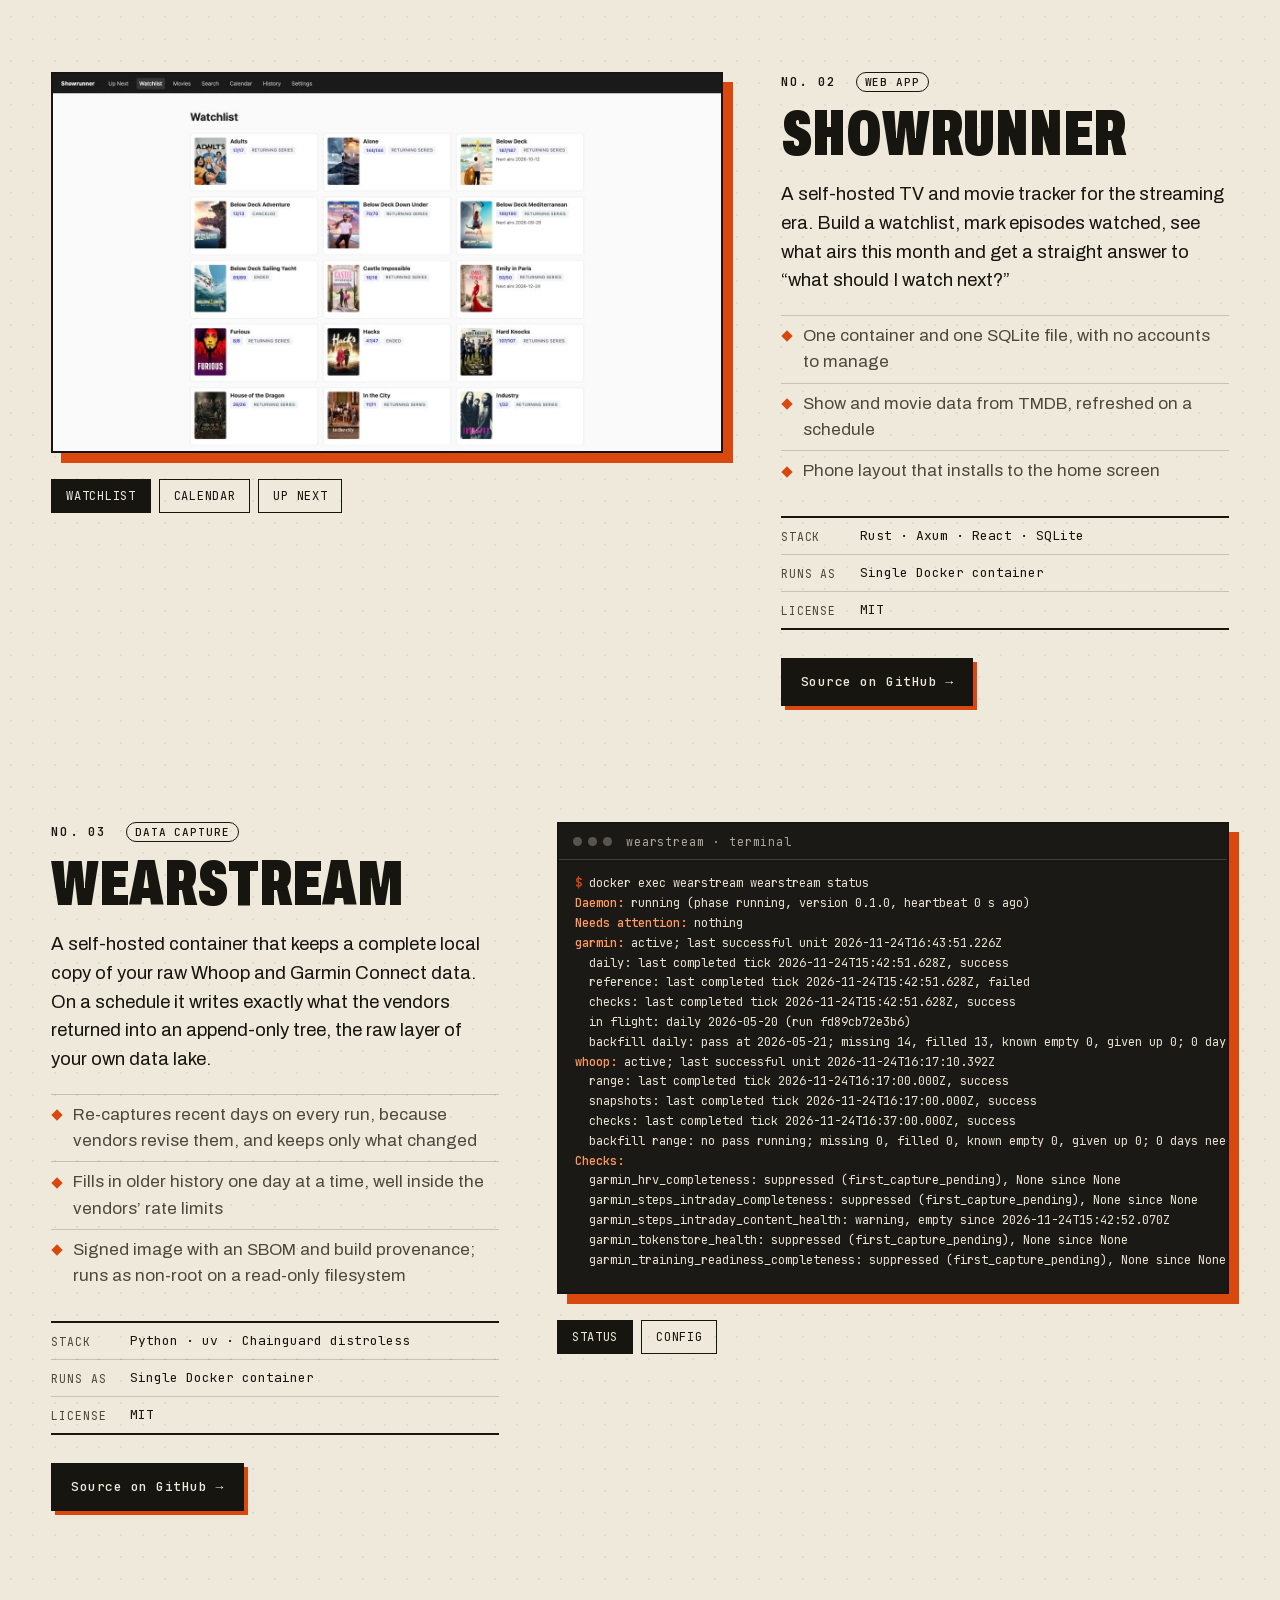
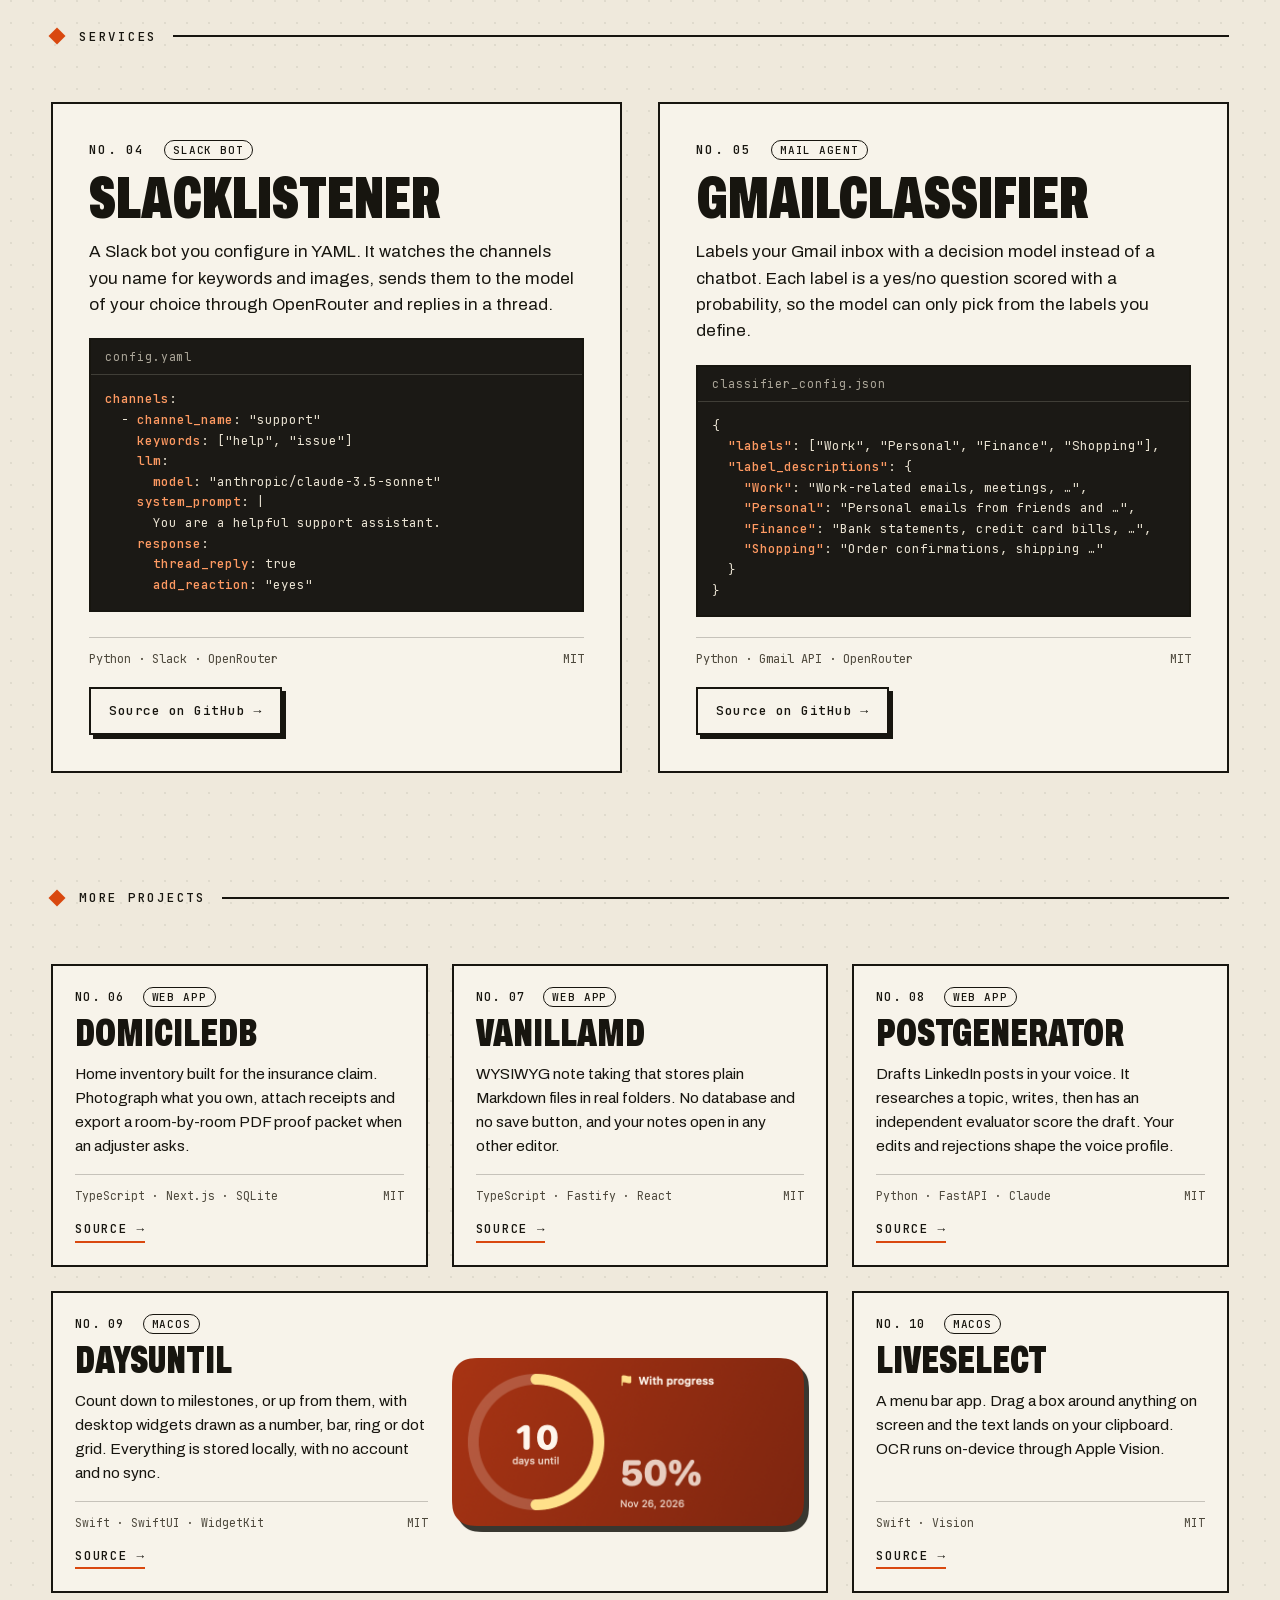
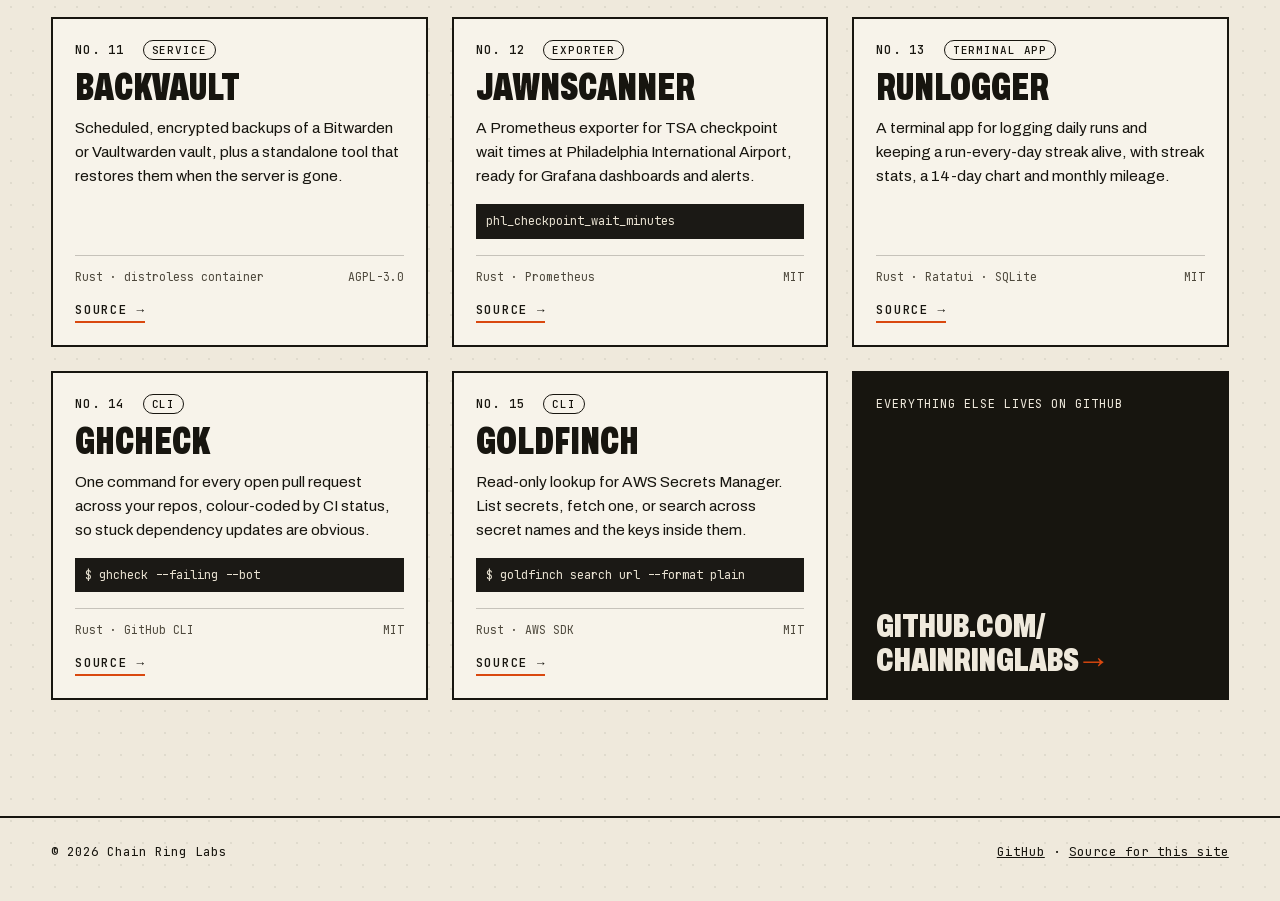
==== commit 31d6f423: "feat: feature WearStream as the third showcase project WearStream has no UI to screenshot, so its sh" ====
--- a/site/index.html
+++ b/site/index.html
@@ -32,7 +32,7 @@
   <main>
     <section class="hero">
       <img class="hero-ring" src="assets/chainring.svg" alt="" width="488" height="488">
-      <p class="eyebrow">Open source · 14 projects</p>
+      <p class="eyebrow">Open source · 15 projects</p>
       <h1>Small software<br>you run <em>yourself.</em></h1>
       <p class="lede">Chain Ring Labs builds self-hosted web apps, command-line tools and Mac utilities. Each one is open source, runs on your own hardware and does one job.</p>
       <p class="hero-links">
@@ -101,11 +101,107 @@
       </div>
     </article>
 
+    <article class="feature" id="wearstream">
+      <div class="feature-text">
+        <p class="num">No. 03 <span>Data capture</span></p>
+        <h2>WearStream</h2>
+        <p class="blurb">A self-hosted container that keeps a complete local copy of your raw Whoop and Garmin Connect data. On a schedule it writes exactly what the vendors returned into an append-only tree, the raw layer of your own data lake.</p>
+        <ul class="points">
+          <li>Re-captures recent days on every run, because vendors revise them, and keeps only what changed</li>
+          <li>Fills in older history one day at a time, well inside the vendors’ rate limits</li>
+          <li>Signed image with an SBOM and build provenance; runs as non-root on a read-only filesystem</li>
+        </ul>
+        <dl class="spec">
+          <div><dt>Stack</dt><dd>Python · uv · Chainguard distroless</dd></div>
+          <div><dt>Runs as</dt><dd>Single Docker container</dd></div>
+          <div><dt>License</dt><dd>MIT</dd></div>
+        </dl>
+        <a class="btn btn-solid" href="https://github.com/chainringlabs/wearstream">Source on GitHub <span aria-hidden="true">→</span></a>
+      </div>
+      <div class="gallery" data-terminal>
+        <figure class="term">
+          <figcaption>wearstream · terminal</figcaption>
+          <div class="term-view" id="wearstream-status">
+<pre><code><span class="prompt">$</span> docker exec wearstream wearstream status
+<b>Daemon:</b> running (phase running, version 0.1.0, heartbeat 0 s ago)
+<b>Needs attention:</b> nothing
+<b>garmin:</b> active; last successful unit 2026-11-24T16:43:51.226Z
+  daily: last completed tick 2026-11-24T15:42:51.628Z, success
+  reference: last completed tick 2026-11-24T15:42:51.628Z, failed
+  checks: last completed tick 2026-11-24T15:42:51.628Z, success
+  in flight: daily 2026-05-20 (run fd89cb72e3b6)
+  backfill daily: pass at 2026-05-21; missing 14, filled 13, known empty 0, given up 0; 0 days need a refill
+<b>whoop:</b> active; last successful unit 2026-11-24T16:17:10.392Z
+  range: last completed tick 2026-11-24T16:17:00.000Z, success
+  snapshots: last completed tick 2026-11-24T16:17:00.000Z, success
+  checks: last completed tick 2026-11-24T16:37:00.000Z, success
+  backfill range: no pass running; missing 0, filled 0, known empty 0, given up 0; 0 days need a refill
+<b>Checks:</b>
+  garmin_hrv_completeness: suppressed (first_capture_pending), None since None
+  garmin_steps_intraday_completeness: suppressed (first_capture_pending), None since None
+  garmin_steps_intraday_content_health: warning, empty since 2026-11-24T15:42:52.070Z
+  garmin_tokenstore_health: suppressed (first_capture_pending), None since None
+  garmin_training_readiness_completeness: suppressed (first_capture_pending), None since None</code></pre>
+          </div>
+          <div class="term-view" id="wearstream-config" hidden>
+<pre><code><span class="prompt">$</span> docker exec wearstream wearstream config
+<b>Settings:</b>
+  WEARSTREAM_DATA_DIR = /data (default)
+  WEARSTREAM_FAILING_TICKS = 3 (default)
+  WEARSTREAM_GARMIN_ALT_FORMATS = false (default)
+  WEARSTREAM_GARMIN_BACKFILL_FROM = (unset) (default)
+  WEARSTREAM_GARMIN_CHECKS_SCHEDULE = 7 3-21/6 * * * (default)
+  WEARSTREAM_GARMIN_CHECKS_TIME_LIMIT = 10 (default)
+  WEARSTREAM_GARMIN_CHINA = false (default)
+  WEARSTREAM_GARMIN_DAILY_BACKFILL_PAUSE = 60 (default)
+  WEARSTREAM_GARMIN_DAILY_SCHEDULE = 30 5 * * * (default)
+  WEARSTREAM_GARMIN_DAILY_TIME_LIMIT = 15 (default)
+  WEARSTREAM_GARMIN_DAILY_WINDOW_DAYS = 14 (default)
+  WEARSTREAM_GARMIN_EXCLUDE = menstrual_day,menstrual_calendar,pregnancy_summary (environment)
+  WEARSTREAM_GARMIN_EXPECTED_EMPTY = (unset) (default)
+  WEARSTREAM_GARMIN_LIBRARY_DEBUG = false (default)
+  WEARSTREAM_GARMIN_PACING = 2 (default)
+  WEARSTREAM_GARMIN_REFERENCE_SCHEDULE = 30 5 * * * (default)
+  WEARSTREAM_GARMIN_REFERENCE_TIME_LIMIT = 10 (default)
+  WEARSTREAM_GARMIN_SELECT = (empty) (default)
+  WEARSTREAM_LOG_FORMAT = json (environment)
+  WEARSTREAM_LOG_LEVEL = INFO (default)
+  WEARSTREAM_SECRETS_DIR = /secrets (default)
+  WEARSTREAM_SOURCES = whoop,garmin (environment)
+  WEARSTREAM_STATE_DIR = /state (default)
+  WEARSTREAM_UMASK = 022 (default)
+  WEARSTREAM_WHOOP_BACKFILL_FROM = (unset) (default)
+  WEARSTREAM_WHOOP_CHECKS_SCHEDULE = 37 * * * * (default)
+  WEARSTREAM_WHOOP_CHECKS_TIME_LIMIT = 10 (default)
+  WEARSTREAM_WHOOP_RANGE_BACKFILL_PAUSE = 60 (default)
+  WEARSTREAM_WHOOP_RANGE_TIME_LIMIT = 5 (default)
+  WEARSTREAM_WHOOP_RANGE_WINDOW_DAYS = 8 (default)
+  WEARSTREAM_WHOOP_REDIRECT_URI = https://<span class="redact" role="img" aria-label="redacted"></span>/callback (environment)
+  WEARSTREAM_WHOOP_REQUESTS_PER_MINUTE = 60 (default)
+  WEARSTREAM_WHOOP_SCHEDULE = 17 * * * * (default)
+  WEARSTREAM_WHOOP_SNAPSHOTS_TIME_LIMIT = 5 (default)
+<b>Secret files (under /secrets; contents never shown):</b>
+  whoop/client_id: present
+  whoop/client_secret: present
+  whoop/token.json: present
+  garmin/email: present
+  garmin/password: present
+  garmin/garmin_tokens.json: present
+The configuration is valid.</code></pre>
+          </div>
+        </figure>
+        <div class="thumbs">
+          <button type="button" aria-pressed="true" aria-controls="wearstream-status">Status</button>
+          <button type="button" aria-pressed="false" aria-controls="wearstream-config">Config</button>
+        </div>
+      </div>
+    </article>
+
     <div class="rule"><span>Services</span></div>
 
     <section class="pair">
       <article class="service" id="slacklistener">
-        <p class="num">No. 03 <span>Slack bot</span></p>
+        <p class="num">No. 04 <span>Slack bot</span></p>
         <h2>slacklistener</h2>
         <p class="blurb">A Slack bot you configure in YAML. It watches the channels you name for keywords and images, sends them to the model of your choice through OpenRouter and replies in a thread.</p>
         <figure class="code">
@@ -126,7 +222,7 @@
       </article>
 
       <article class="service" id="gmailclassifier">
-        <p class="num">No. 04 <span>Mail agent</span></p>
+        <p class="num">No. 05 <span>Mail agent</span></p>
         <h2>gmailclassifier</h2>
         <p class="blurb">Labels your Gmail inbox with a decision model instead of a chatbot. Each label is a yes/no question scored with a probability, so the model can only pick from the labels you define.</p>
         <figure class="code">
@@ -150,7 +246,7 @@
 
     <section class="grid">
       <article class="card">
-        <p class="num">No. 05 <span>Web app</span></p>
+        <p class="num">No. 06 <span>Web app</span></p>
         <h3>domiciledb</h3>
         <p>Home inventory built for the insurance claim. Photograph what you own, attach receipts and export a room-by-room PDF proof packet when an adjuster asks.</p>
         <p class="meta"><span>TypeScript · Next.js · SQLite</span><span>MIT</span></p>
@@ -158,7 +254,7 @@
       </article>
 
       <article class="card">
-        <p class="num">No. 06 <span>Web app</span></p>
+        <p class="num">No. 07 <span>Web app</span></p>
         <h3>vanillamd</h3>
         <p>WYSIWYG note taking that stores plain Markdown files in real folders. No database and no save button, and your notes open in any other editor.</p>
         <p class="meta"><span>TypeScript · Fastify · React</span><span>MIT</span></p>
@@ -166,7 +262,7 @@
       </article>
 
       <article class="card">
-        <p class="num">No. 07 <span>Web app</span></p>
+        <p class="num">No. 08 <span>Web app</span></p>
         <h3>postgenerator</h3>
         <p>Drafts LinkedIn posts in your voice. It researches a topic, writes, then has an independent evaluator score the draft. Your edits and rejections shape the voice profile.</p>
         <p class="meta"><span>Python · FastAPI · Claude</span><span>MIT</span></p>
@@ -175,7 +271,7 @@
 
       <article class="card wide">
         <div>
-          <p class="num">No. 08 <span>macOS</span></p>
+          <p class="num">No. 09 <span>macOS</span></p>
           <h3>daysuntil</h3>
           <p>Count down to milestones, or up from them, with desktop widgets drawn as a number, bar, ring or dot grid. Everything is stored locally, with no account and no sync.</p>
           <p class="meta"><span>Swift · SwiftUI · WidgetKit</span><span>MIT</span></p>
@@ -185,7 +281,7 @@
       </article>
 
       <article class="card">
-        <p class="num">No. 09 <span>macOS</span></p>
+        <p class="num">No. 10 <span>macOS</span></p>
         <h3>liveselect</h3>
         <p>A menu bar app. Drag a box around anything on screen and the text lands on your clipboard. OCR runs on-device through Apple Vision.</p>
         <p class="meta"><span>Swift · Vision</span><span>MIT</span></p>
@@ -193,7 +289,7 @@
       </article>
 
       <article class="card">
-        <p class="num">No. 10 <span>Service</span></p>
+        <p class="num">No. 11 <span>Service</span></p>
         <h3>backvault</h3>
         <p>Scheduled, encrypted backups of a Bitwarden or Vaultwarden vault, plus a standalone tool that restores them when the server is gone.</p>
         <p class="meta"><span>Rust · distroless container</span><span>AGPL-3.0</span></p>
@@ -201,7 +297,7 @@
       </article>
 
       <article class="card">
-        <p class="num">No. 11 <span>Exporter</span></p>
+        <p class="num">No. 12 <span>Exporter</span></p>
         <h3>jawnscanner</h3>
         <p>A Prometheus exporter for TSA checkpoint wait times at Philadelphia International Airport, ready for Grafana dashboards and alerts.</p>
         <p class="cmd"><code>phl_checkpoint_wait_minutes</code></p>
@@ -210,7 +306,7 @@
       </article>
 
       <article class="card">
-        <p class="num">No. 12 <span>Terminal app</span></p>
+        <p class="num">No. 13 <span>Terminal app</span></p>
         <h3>runlogger</h3>
         <p>A terminal app for logging daily runs and keeping a run-every-day streak alive, with streak stats, a 14-day chart and monthly mileage.</p>
         <p class="meta"><span>Rust · Ratatui · SQLite</span><span>MIT</span></p>
@@ -218,7 +314,7 @@
       </article>
 
       <article class="card">
-        <p class="num">No. 13 <span>CLI</span></p>
+        <p class="num">No. 14 <span>CLI</span></p>
         <h3>ghcheck</h3>
         <p>One command for every open pull request across your repos, colour-coded by CI status, so stuck dependency updates are obvious.</p>
         <p class="cmd"><code>$ ghcheck --failing --bot</code></p>
@@ -227,7 +323,7 @@
       </article>
 
       <article class="card">
-        <p class="num">No. 14 <span>CLI</span></p>
+        <p class="num">No. 15 <span>CLI</span></p>
         <h3>goldfinch</h3>
         <p>Read-only lookup for AWS Secrets Manager. List secrets, fetch one, or search across secret names and the keys inside them.</p>
         <p class="cmd"><code>$ goldfinch search url --format plain</code></p>
--- a/site/styles.css
+++ b/site/styles.css
@@ -436,6 +436,78 @@
   }
 }
 
+/* Terminal panel: real command output in place of screenshots. */
+
+.term {
+  margin: 0;
+  border: 2px solid var(--line);
+  background: var(--code-bg);
+  color: var(--code-fg);
+  box-shadow: 10px 10px 0 var(--accent);
+}
+
+.term figcaption {
+  display: flex;
+  align-items: center;
+  gap: 14px;
+  padding: 9px 14px;
+  border-bottom: 1px solid rgb(233 226 210 / 18%);
+  font-family: var(--mono);
+  font-size: 11.5px;
+  letter-spacing: 0.08em;
+  color: rgb(233 226 210 / 70%);
+}
+
+.term figcaption::before {
+  content: "";
+  width: 9px;
+  height: 9px;
+  border-radius: 50%;
+  background: rgb(233 226 210 / 30%);
+  box-shadow: 15px 0 rgb(233 226 210 / 30%), 30px 0 rgb(233 226 210 / 30%);
+  margin-right: 30px;
+}
+
+.term-view {
+  height: 36em;
+  overflow: auto;
+  font-size: 12px;
+}
+
+.term-view[hidden] {
+  display: none;
+}
+
+.term pre {
+  margin: 0;
+  padding: 14px 16px;
+  font-family: var(--mono);
+  font-size: inherit;
+  line-height: 1.65;
+}
+
+.term code {
+  font-family: inherit;
+}
+
+.term b {
+  font-weight: 500;
+  color: var(--code-key);
+}
+
+.term .prompt {
+  color: var(--accent);
+  font-weight: 700;
+}
+
+.redact {
+  display: inline-block;
+  width: 17ch;
+  height: 1.15em;
+  vertical-align: -0.2em;
+  background: var(--code-fg);
+}
+
 /* ---------- services ---------- */
 
 .pair {
